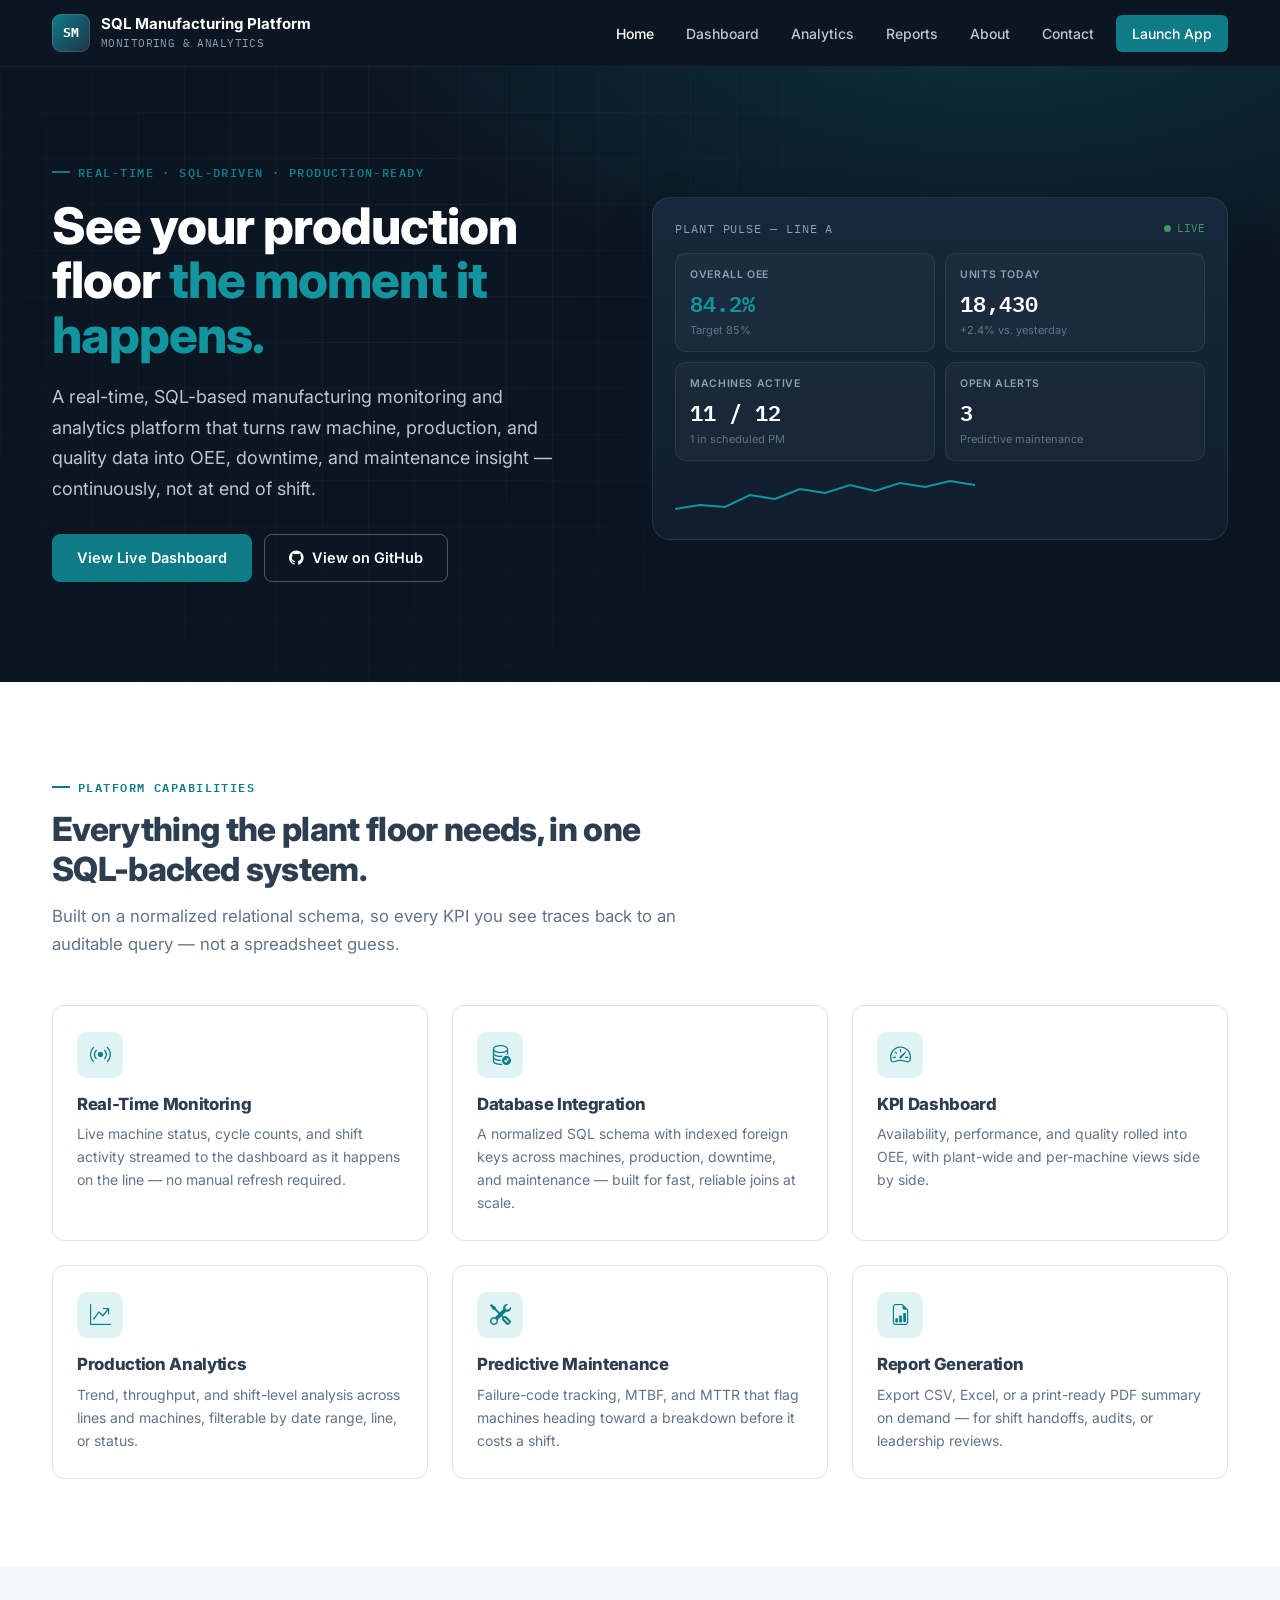
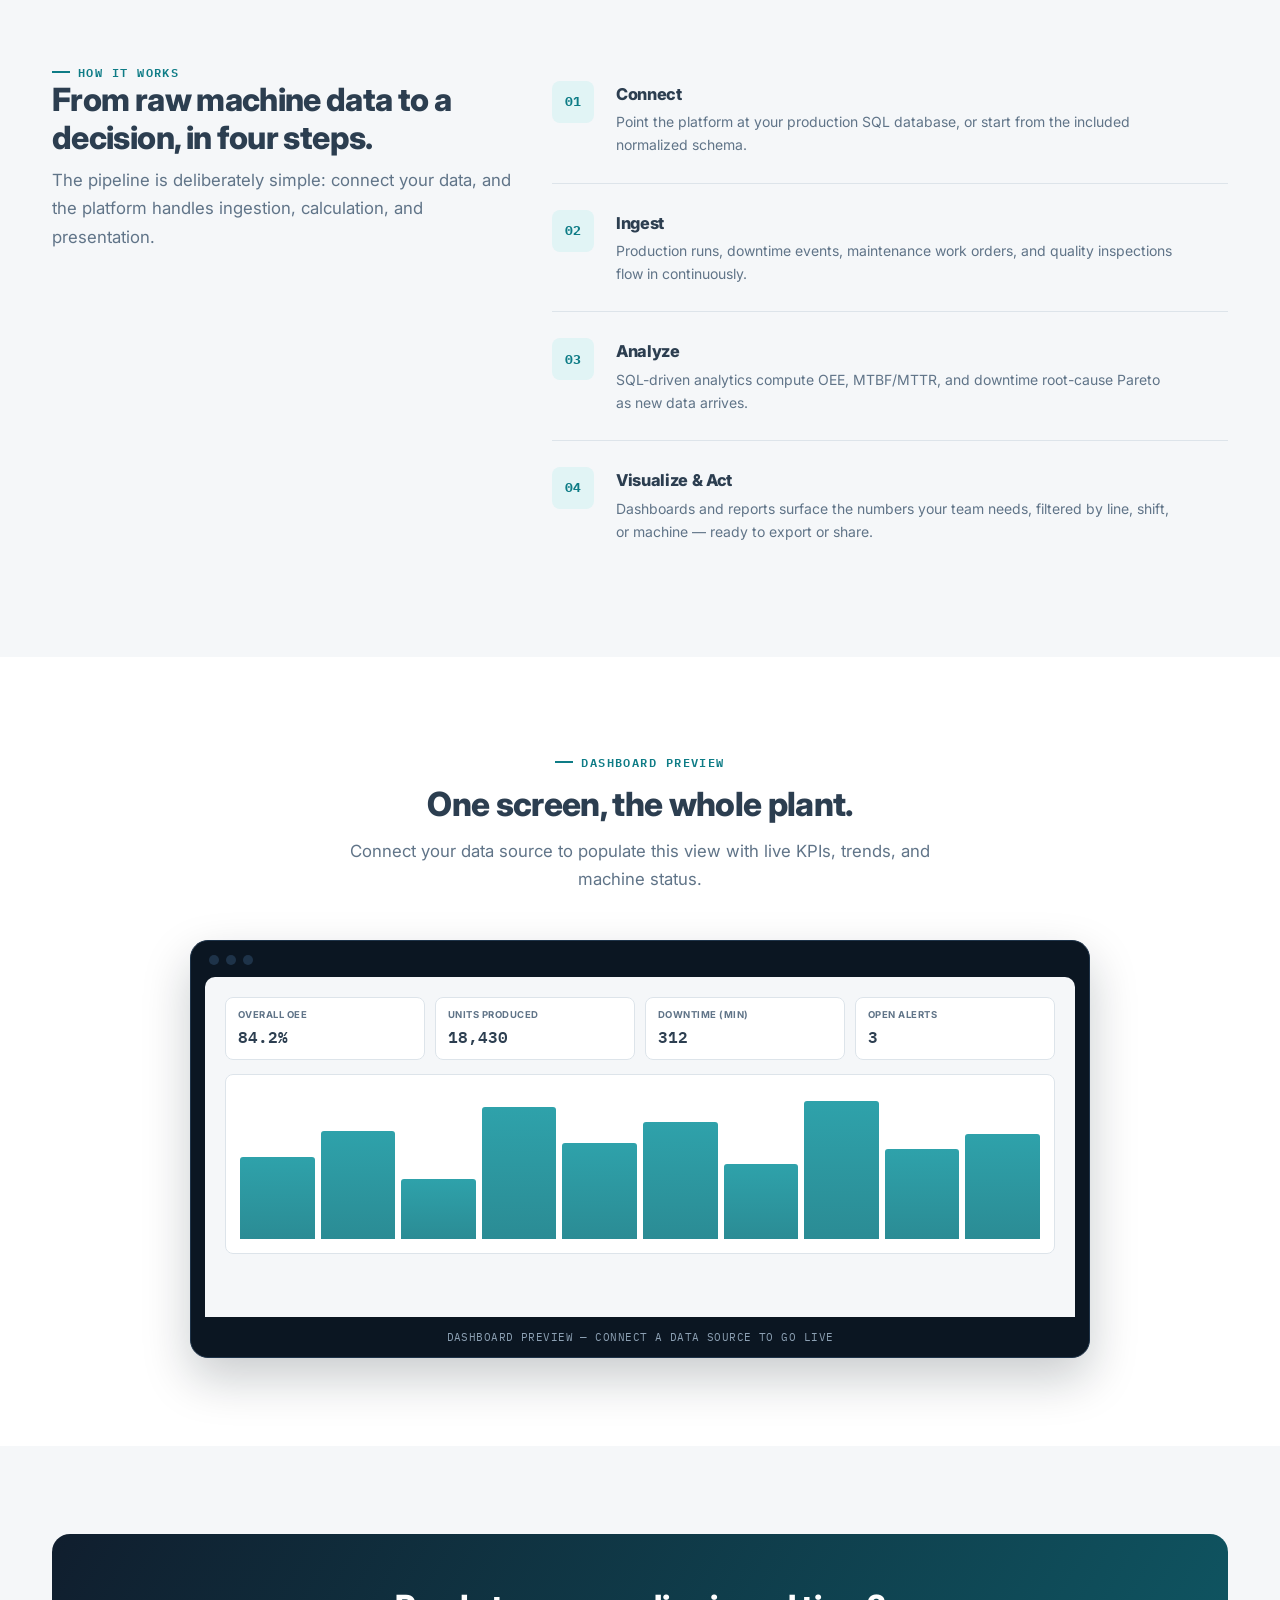
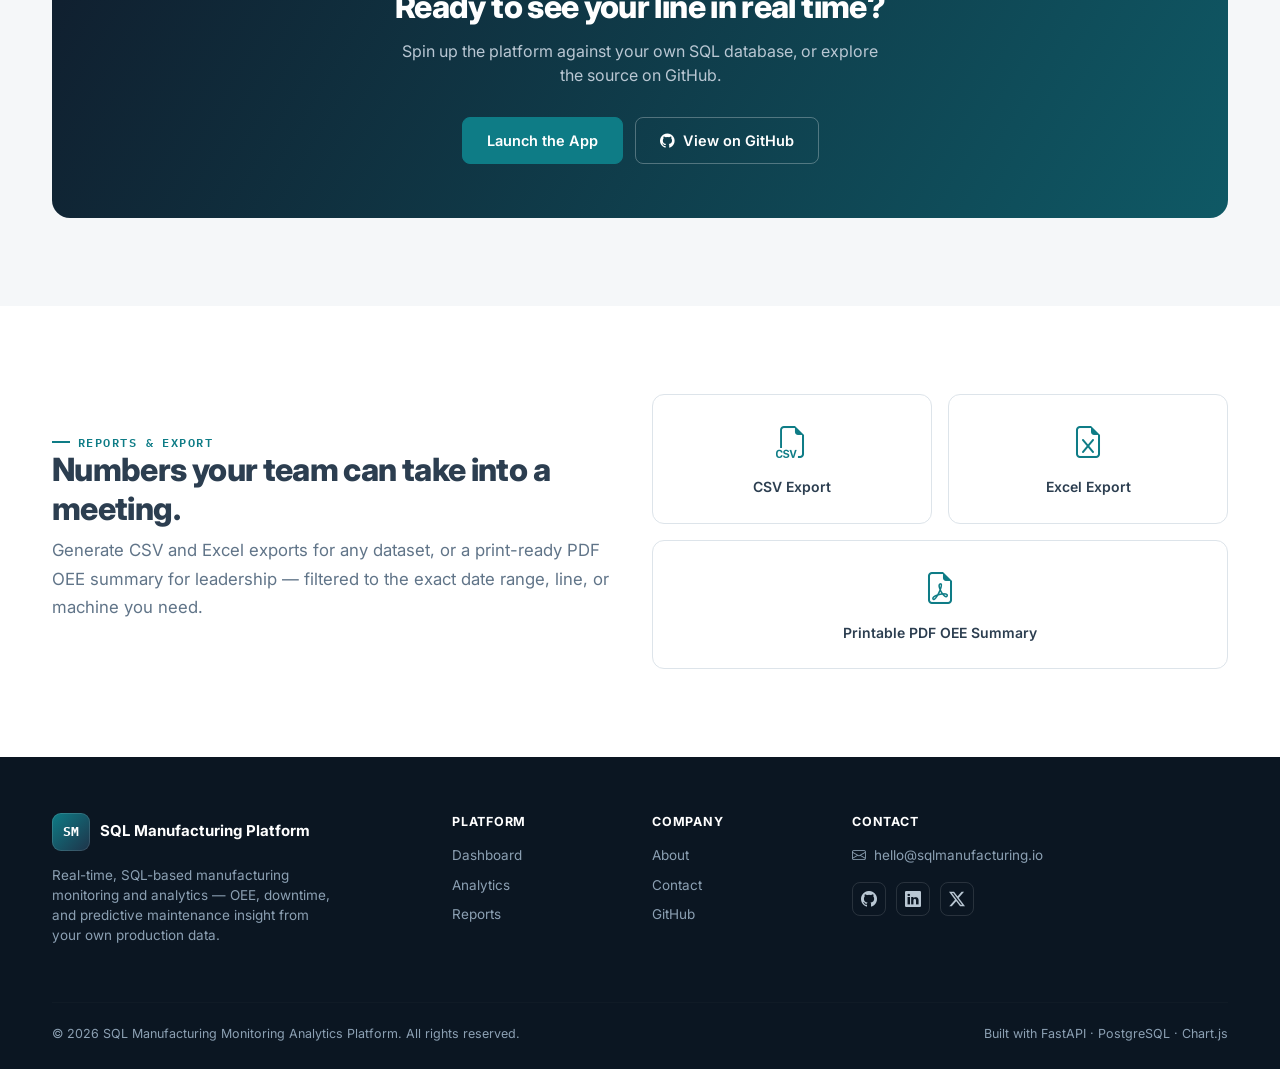
==== index.html @ a0432927 "Add files via upload" ====
<!DOCTYPE html>
<html lang="en">
<head>
<meta charset="UTF-8" />
<meta name="viewport" content="width=device-width, initial-scale=1.0" />
<title>SQL Manufacturing Monitoring &amp; Analytics Platform</title>
<meta name="description" content="A real-time, SQL-based manufacturing monitoring and analytics platform — OEE, downtime, predictive maintenance, and quality insight from your production data." />

<!-- Fonts -->
<link rel="preconnect" href="https://fonts.googleapis.com">
<link href="https://fonts.googleapis.com/css2?family=Inter:wght@400;500;600;700;800&family=IBM+Plex+Mono:wght@400;500;600&display=swap" rel="stylesheet">

<!-- Bootstrap (layout/grid/nav utilities only — visual identity is custom below) -->
<link href="https://cdn.jsdelivr.net/npm/bootstrap@5.3.3/dist/css/bootstrap.min.css" rel="stylesheet">
<link rel="stylesheet" href="https://cdn.jsdelivr.net/npm/bootstrap-icons@1.11.3/font/bootstrap-icons.css">

<style>
/* ==========================================================================
   Design tokens — industrial blue / white / gray, telemetry-panel accent
   ========================================================================== */
:root {
  --navy-950: #0B1622;
  --navy-900: #101E2E;
  --navy-800: #16283B;
  --navy-700: #1E3349;
  --slate-700: #2C3E50;
  --slate-600: #3E5164;
  --slate-500: #607488;
  --slate-400: #8CA0B3;
  --slate-300: #B9C7D3;
  --slate-100: #E7ECF0;
  --bg-page: #F5F7F9;
  --surface: #FFFFFF;
  --border: #DDE4EA;
  --border-strong: #C4CFD8;

  --teal-600: #0E7C86;
  --teal-500: #12959F;
  --teal-100: #E1F4F5;
  --green-500: #3E9C5A;

  --font-ui: 'Inter', -apple-system, BlinkMacSystemFont, 'Segoe UI', sans-serif;
  --font-mono: 'IBM Plex Mono', 'SF Mono', Consolas, monospace;

  --radius-sm: 6px;
  --radius-md: 12px;
  --radius-lg: 18px;
  --shadow-sm: 0 1px 2px rgba(11,22,34,0.06);
  --shadow-md: 0 8px 24px rgba(11,22,34,0.10);
  --shadow-lg: 0 20px 48px rgba(11,22,34,0.22);
}

* { box-sizing: border-box; }
html { scroll-behavior: smooth; }
body {
  margin: 0;
  font-family: var(--font-ui);
  background: var(--bg-page);
  color: var(--slate-700);
  -webkit-font-smoothing: antialiased;
  overflow-x: hidden;
}
@media (prefers-reduced-motion: reduce) {
  html { scroll-behavior: auto; }
  * { animation: none !important; transition: none !important; }
}
a { color: inherit; }
:focus-visible { outline: 2px solid var(--teal-500); outline-offset: 2px; }
.container-xl { max-width: 1200px; }
h1, h2, h3, h4 { font-weight: 800; letter-spacing: -0.02em; color: var(--slate-700); }
.eyebrow {
  font-family: var(--font-mono); font-size: 12px; font-weight: 600; letter-spacing: 0.12em;
  text-transform: uppercase; color: var(--teal-600); display: inline-flex; align-items: center; gap: 8px;
}
.eyebrow::before { content: ""; width: 18px; height: 2px; background: var(--teal-600); display: inline-block; }
.lead-text { color: var(--slate-500); font-size: 1.05rem; line-height: 1.7; }

/* ==========================================================================
   Header / Nav
   ========================================================================== */
.site-header {
  background: var(--navy-950);
  position: sticky; top: 0; z-index: 1000;
  border-bottom: 1px solid rgba(255,255,255,0.06);
}
.navbar { padding: 14px 0; }
.brand-lockup { display: flex; align-items: center; gap: 11px; text-decoration: none; }
.brand-mark {
  width: 38px; height: 38px; border-radius: 9px; flex-shrink: 0;
  background: linear-gradient(135deg, var(--teal-600), var(--navy-700));
  color: #fff; font-family: var(--font-mono); font-weight: 700; font-size: 13px;
  display: flex; align-items: center; justify-content: center; letter-spacing: 0.4px;
  box-shadow: inset 0 0 0 1px rgba(255,255,255,0.12);
}
.brand-text { line-height: 1.15; }
.brand-name { font-weight: 700; font-size: 15px; color: #fff; }
.brand-sub { font-family: var(--font-mono); font-size: 10.5px; color: var(--slate-400); letter-spacing: 0.04em; }

.site-header .nav-link {
  color: var(--slate-300); font-weight: 500; font-size: 14px; padding: 8px 16px !important;
  border-radius: 6px; transition: color .15s, background .15s;
}
.site-header .nav-link:hover { color: #fff; background: rgba(255,255,255,0.05); }
.site-header .nav-link.active { color: #fff; }
.btn-nav-cta {
  background: var(--teal-600); color: #fff !important; border-radius: 7px; padding: 8px 18px !important;
  font-weight: 600; font-size: 13.5px; margin-left: 6px;
}
.btn-nav-cta:hover { background: var(--teal-500); }
.navbar-toggler { border-color: rgba(255,255,255,0.2); padding: 5px 9px; }
.navbar-toggler-icon { filter: invert(1); width: 1.1em; height: 1.1em; }

/* ==========================================================================
   Hero
   ========================================================================== */
.hero {
  background: radial-gradient(1100px 480px at 78% -10%, rgba(18,149,159,0.22), transparent 60%), var(--navy-950);
  color: #fff;
  position: relative;
  padding: 88px 0 100px;
  overflow: hidden;
}
.hero::before {
  content: ""; position: absolute; inset: 0;
  background-image:
    linear-gradient(90deg, rgba(255,255,255,0.035) 1px, transparent 1px),
    linear-gradient(0deg, rgba(255,255,255,0.035) 1px, transparent 1px);
  background-size: 46px 46px;
  mask-image: radial-gradient(circle at 30% 30%, black, transparent 72%);
}
.hero-content { position: relative; z-index: 1; }
.hero h1 {
  color: #fff; font-size: clamp(2.1rem, 4vw, 3.15rem); line-height: 1.08; margin: 18px 0 20px;
}
.hero h1 em { color: var(--teal-500); font-style: normal; }
.hero .lead-text { color: var(--slate-300); font-size: 1.12rem; max-width: 520px; }
.hero-cta { margin-top: 30px; display: flex; gap: 12px; flex-wrap: wrap; }

.btn-primary-industrial {
  background: var(--teal-600); border: 1px solid var(--teal-600); color: #fff;
  font-weight: 600; padding: 12px 24px; border-radius: 8px; font-size: 14.5px;
  transition: background .15s, transform .1s;
}
.btn-primary-industrial:hover { background: var(--teal-500); color: #fff; transform: translateY(-1px); }
.btn-outline-industrial {
  background: transparent; border: 1px solid rgba(255,255,255,0.28); color: #fff;
  font-weight: 600; padding: 12px 24px; border-radius: 8px; font-size: 14.5px;
  transition: border-color .15s, background .15s;
}
.btn-outline-industrial:hover { border-color: #fff; background: rgba(255,255,255,0.06); color: #fff; }

/* --- Hero instrument panel (signature element) --- */
.panel-card {
  background: linear-gradient(180deg, var(--navy-800), var(--navy-900));
  border: 1px solid rgba(255,255,255,0.09);
  border-radius: var(--radius-lg);
  box-shadow: var(--shadow-lg);
  padding: 22px 22px 18px;
  position: relative;
}
.panel-card-header { display: flex; align-items: center; justify-content: space-between; margin-bottom: 16px; }
.panel-card-title { font-family: var(--font-mono); font-size: 11.5px; letter-spacing: 0.08em; text-transform: uppercase; color: var(--slate-400); }
.panel-live { display: flex; align-items: center; gap: 6px; font-family: var(--font-mono); font-size: 11px; color: var(--green-500); }
.panel-live-dot { width: 7px; height: 7px; border-radius: 50%; background: var(--green-500); animation: pulse-dot 1.8s infinite; }
@keyframes pulse-dot { 0%,100% { box-shadow: 0 0 0 0 rgba(62,156,90,0.5);} 50% { box-shadow: 0 0 0 5px rgba(62,156,90,0);} }

.panel-grid { display: grid; grid-template-columns: 1fr 1fr; gap: 10px; }
.panel-tile {
  background: rgba(255,255,255,0.03); border: 1px solid rgba(255,255,255,0.07); border-radius: 10px;
  padding: 13px 14px;
}
.panel-tile-label { font-size: 10.5px; text-transform: uppercase; letter-spacing: 0.06em; color: var(--slate-400); font-weight: 600; }
.panel-tile-value { font-family: var(--font-mono); font-size: 22px; font-weight: 600; color: #fff; margin-top: 4px; }
.panel-tile-value.up { color: var(--teal-500); }
.panel-tile-sub { font-size: 11px; color: var(--slate-500); margin-top: 2px; }

.panel-spark { height: 46px; margin-top: 14px; }

/* ==========================================================================
   Section shell
   ========================================================================== */
.section { padding: 88px 0; }
.section-alt { background: var(--surface); }
.section-head { max-width: 640px; margin-bottom: 46px; }
.section-head h2 { font-size: clamp(1.6rem, 2.6vw, 2.15rem); margin: 14px 0 12px; }

/* ==========================================================================
   Feature cards
   ========================================================================== */
.feature-card {
  background: var(--surface); border: 1px solid var(--border); border-radius: var(--radius-md);
  padding: 26px 24px; height: 100%; position: relative; overflow: hidden;
  transition: transform .18s ease, box-shadow .18s ease, border-color .18s ease;
}
.feature-card::before {
  content: ""; position: absolute; top: 0; left: 0; right: 0; height: 3px; background: var(--teal-600);
  transform: scaleX(0); transform-origin: left; transition: transform .25s ease;
}
.feature-card:hover { transform: translateY(-4px); box-shadow: var(--shadow-md); border-color: var(--border-strong); }
.feature-card:hover::before { transform: scaleX(1); }
.feature-icon {
  width: 46px; height: 46px; border-radius: 10px; background: var(--teal-100); color: var(--teal-600);
  display: flex; align-items: center; justify-content: center; font-size: 21px; margin-bottom: 16px;
}
.feature-card h3 { font-size: 1.05rem; margin-bottom: 8px; }
.feature-card p { color: var(--slate-500); font-size: 14px; line-height: 1.65; margin: 0; }

/* ==========================================================================
   How it works
   ========================================================================== */
.flow-row { display: flex; flex-direction: column; gap: 0; }
.flow-step { display: flex; gap: 22px; padding: 26px 0; border-bottom: 1px solid var(--border); }
.flow-step:last-child { border-bottom: none; }
.flow-num {
  font-family: var(--font-mono); font-size: 13px; font-weight: 700; color: var(--teal-600);
  background: var(--teal-100); border-radius: 8px; width: 42px; height: 42px; flex-shrink: 0;
  display: flex; align-items: center; justify-content: center;
}
.flow-body h4 { font-size: 1.02rem; margin: 4px 0 6px; }
.flow-body p { color: var(--slate-500); font-size: 14px; margin: 0; line-height: 1.65; max-width: 560px; }

/* ==========================================================================
   Dashboard preview mock
   ========================================================================== */
.preview-frame {
  background: var(--navy-950); border-radius: var(--radius-lg); padding: 14px 14px 0;
  box-shadow: var(--shadow-lg); overflow: hidden; border: 1px solid var(--navy-700);
}
.preview-chrome { display: flex; align-items: center; gap: 7px; padding: 0 4px 12px; }
.preview-dot { width: 10px; height: 10px; border-radius: 50%; background: var(--navy-700); }
.preview-body { background: var(--bg-page); border-radius: 10px 10px 0 0; padding: 20px; min-height: 340px; }
.preview-kpis { display: grid; grid-template-columns: repeat(4, 1fr); gap: 10px; margin-bottom: 14px; }
.preview-kpi { background: var(--surface); border: 1px solid var(--border); border-radius: 8px; padding: 10px 12px; }
.preview-kpi span { display: block; }
.preview-kpi .l { font-size: 9.5px; text-transform: uppercase; letter-spacing: .05em; color: var(--slate-500); font-weight: 700; }
.preview-kpi .v { font-family: var(--font-mono); font-size: 16px; color: var(--slate-700); font-weight: 600; margin-top: 3px; }
.preview-chart {
  background: var(--surface); border: 1px solid var(--border); border-radius: 8px; padding: 14px;
  height: 180px; display: flex; align-items: flex-end; gap: 6px;
}
.preview-bar { flex: 1; background: linear-gradient(180deg, var(--teal-500), var(--teal-600)); border-radius: 3px 3px 0 0; opacity: .88; }
.preview-caption {
  text-align: center; padding: 12px; font-family: var(--font-mono); font-size: 11px; color: var(--slate-400);
  letter-spacing: .04em;
}

/* ==========================================================================
   CTA band
   ========================================================================== */
.cta-band {
  background: linear-gradient(120deg, var(--navy-900), var(--teal-600) 160%);
  border-radius: var(--radius-lg); padding: 54px 44px; color: #fff; text-align: center;
  position: relative; overflow: hidden;
}
.cta-band h2 { color: #fff; margin-bottom: 12px; }
.cta-band p { color: var(--slate-300); max-width: 480px; margin: 0 auto 26px; }

/* ==========================================================================
   Footer
   ========================================================================== */
.site-footer { background: var(--navy-950); color: var(--slate-400); padding: 56px 0 26px; }
.footer-brand { display: flex; align-items: center; gap: 10px; margin-bottom: 14px; }
.footer-col-title { color: #fff; font-size: 12.5px; font-weight: 700; text-transform: uppercase; letter-spacing: .06em; margin-bottom: 14px; }
.footer-link { display: block; color: var(--slate-400); font-size: 13.5px; margin-bottom: 9px; text-decoration: none; }
.footer-link:hover { color: #fff; }
.footer-divider { border-color: rgba(255,255,255,0.08); margin: 40px 0 22px; }
.footer-bottom { display: flex; align-items: center; justify-content: space-between; flex-wrap: wrap; gap: 12px; font-size: 12.5px; }
.social-links { display: flex; gap: 10px; }
.social-links a {
  width: 34px; height: 34px; border-radius: 8px; border: 1px solid rgba(255,255,255,0.12);
  display: flex; align-items: center; justify-content: center; color: var(--slate-300); text-decoration: none;
  transition: background .15s, color .15s;
}
.social-links a:hover { background: var(--teal-600); color: #fff; border-color: var(--teal-600); }

@media (max-width: 991px) {
  .hero { padding: 64px 0 76px; }
  .hero-visual { margin-top: 40px; }
  .section { padding: 64px 0; }
  .preview-kpis { grid-template-columns: repeat(2, 1fr); }
}
</style>
</head>
<body>

<!-- ============================= HEADER / NAV ============================= -->
<header class="site-header">
  <nav class="navbar navbar-expand-lg">
    <div class="container container-xl">
      <a class="brand-lockup" href="#home">
        <span class="brand-mark">SM</span>
        <span class="brand-text">
          <span class="brand-name d-block">SQL Manufacturing Platform</span>
          <span class="brand-sub">MONITORING &amp; ANALYTICS</span>
        </span>
      </a>
      <button class="navbar-toggler" type="button" data-bs-toggle="collapse" data-bs-target="#mainNav" aria-controls="mainNav" aria-expanded="false" aria-label="Toggle navigation">
        <span class="navbar-toggler-icon"></span>
      </button>
      <div class="collapse navbar-collapse" id="mainNav">
        <ul class="navbar-nav ms-auto align-items-lg-center mt-3 mt-lg-0">
          <li class="nav-item"><a class="nav-link active" href="#home">Home</a></li>
          <li class="nav-item"><a class="nav-link" href="#dashboard">Dashboard</a></li>
          <li class="nav-item"><a class="nav-link" href="#analytics">Analytics</a></li>
          <li class="nav-item"><a class="nav-link" href="#reports">Reports</a></li>
          <li class="nav-item"><a class="nav-link" href="#about">About</a></li>
          <li class="nav-item"><a class="nav-link" href="#contact">Contact</a></li>
          <li class="nav-item"><a class="nav-link btn-nav-cta" href="#cta">Launch App</a></li>
        </ul>
      </div>
    </div>
  </nav>
</header>

<!-- ============================= HERO ============================= -->
<section class="hero" id="home">
  <div class="container container-xl">
    <div class="row align-items-center gy-5">
      <div class="col-lg-6 hero-content">
        <span class="eyebrow">Real-time · SQL-driven · Production-ready</span>
        <h1>See your production floor <em>the moment it happens.</em></h1>
        <p class="lead-text">
          A real-time, SQL-based manufacturing monitoring and analytics platform that turns raw
          machine, production, and quality data into OEE, downtime, and maintenance insight —
          continuously, not at end of shift.
        </p>
        <div class="hero-cta">
          <a href="#dashboard" class="btn btn-primary-industrial">View Live Dashboard</a>
          <a href="https://github.com/serenity811ki-oss" target="_blank" rel="noopener" class="btn btn-outline-industrial">
            <i class="bi bi-github me-1"></i> View on GitHub
          </a>
        </div>
      </div>

      <div class="col-lg-6 hero-visual">
        <div class="panel-card">
          <div class="panel-card-header">
            <span class="panel-card-title">Plant Pulse — Line A</span>
            <span class="panel-live"><span class="panel-live-dot"></span>LIVE</span>
          </div>
          <div class="panel-grid">
            <div class="panel-tile">
              <div class="panel-tile-label">Overall OEE</div>
              <div class="panel-tile-value up" id="stat-oee">84.2%</div>
              <div class="panel-tile-sub">Target 85%</div>
            </div>
            <div class="panel-tile">
              <div class="panel-tile-label">Units Today</div>
              <div class="panel-tile-value" id="stat-units">18,430</div>
              <div class="panel-tile-sub">+2.4% vs. yesterday</div>
            </div>
            <div class="panel-tile">
              <div class="panel-tile-label">Machines Active</div>
              <div class="panel-tile-value" id="stat-machines">11 / 12</div>
              <div class="panel-tile-sub">1 in scheduled PM</div>
            </div>
            <div class="panel-tile">
              <div class="panel-tile-label">Open Alerts</div>
              <div class="panel-tile-value" id="stat-alerts">3</div>
              <div class="panel-tile-sub">Predictive maintenance</div>
            </div>
          </div>
          <svg class="panel-spark" viewBox="0 0 300 46" preserveAspectRatio="none" aria-hidden="true">
            <polyline points="0,34 25,30 50,32 75,20 100,24 125,14 150,18 175,10 200,16 225,8 250,12 275,6 300,10"
              fill="none" stroke="#12959F" stroke-width="2" />
          </svg>
        </div>
      </div>
    </div>
  </div>
</section>

<!-- ============================= FEATURES ============================= -->
<section class="section section-alt" id="analytics">
  <div class="container container-xl">
    <div class="section-head">
      <span class="eyebrow">Platform capabilities</span>
      <h2>Everything the plant floor needs, in one SQL-backed system.</h2>
      <p class="lead-text">Built on a normalized relational schema, so every KPI you see traces back to an auditable query — not a spreadsheet guess.</p>
    </div>

    <div class="row g-4">
      <div class="col-md-6 col-lg-4">
        <div class="feature-card">
          <div class="feature-icon"><i class="bi bi-broadcast"></i></div>
          <h3>Real-Time Monitoring</h3>
          <p>Live machine status, cycle counts, and shift activity streamed to the dashboard as it happens on the line — no manual refresh required.</p>
        </div>
      </div>
      <div class="col-md-6 col-lg-4">
        <div class="feature-card">
          <div class="feature-icon"><i class="bi bi-database-check"></i></div>
          <h3>Database Integration</h3>
          <p>A normalized SQL schema with indexed foreign keys across machines, production, downtime, and maintenance — built for fast, reliable joins at scale.</p>
        </div>
      </div>
      <div class="col-md-6 col-lg-4">
        <div class="feature-card">
          <div class="feature-icon"><i class="bi bi-speedometer2"></i></div>
          <h3>KPI Dashboard</h3>
          <p>Availability, performance, and quality rolled into OEE, with plant-wide and per-machine views side by side.</p>
        </div>
      </div>
      <div class="col-md-6 col-lg-4">
        <div class="feature-card">
          <div class="feature-icon"><i class="bi bi-graph-up-arrow"></i></div>
          <h3>Production Analytics</h3>
          <p>Trend, throughput, and shift-level analysis across lines and machines, filterable by date range, line, or status.</p>
        </div>
      </div>
      <div class="col-md-6 col-lg-4">
        <div class="feature-card">
          <div class="feature-icon"><i class="bi bi-tools"></i></div>
          <h3>Predictive Maintenance</h3>
          <p>Failure-code tracking, MTBF, and MTTR that flag machines heading toward a breakdown before it costs a shift.</p>
        </div>
      </div>
      <div class="col-md-6 col-lg-4">
        <div class="feature-card">
          <div class="feature-icon"><i class="bi bi-file-earmark-bar-graph"></i></div>
          <h3>Report Generation</h3>
          <p>Export CSV, Excel, or a print-ready PDF summary on demand — for shift handoffs, audits, or leadership reviews.</p>
        </div>
      </div>
    </div>
  </div>
</section>

<!-- ============================= HOW IT WORKS ============================= -->
<section class="section" id="about">
  <div class="container container-xl">
    <div class="row gy-5">
      <div class="col-lg-5">
        <span class="eyebrow">How it works</span>
        <h2>From raw machine data to a decision, in four steps.</h2>
        <p class="lead-text">The pipeline is deliberately simple: connect your data, and the platform handles ingestion, calculation, and presentation.</p>
      </div>
      <div class="col-lg-7">
        <div class="flow-row">
          <div class="flow-step">
            <span class="flow-num">01</span>
            <div class="flow-body">
              <h4>Connect</h4>
              <p>Point the platform at your production SQL database, or start from the included normalized schema.</p>
            </div>
          </div>
          <div class="flow-step">
            <span class="flow-num">02</span>
            <div class="flow-body">
              <h4>Ingest</h4>
              <p>Production runs, downtime events, maintenance work orders, and quality inspections flow in continuously.</p>
            </div>
          </div>
          <div class="flow-step">
            <span class="flow-num">03</span>
            <div class="flow-body">
              <h4>Analyze</h4>
              <p>SQL-driven analytics compute OEE, MTBF/MTTR, and downtime root-cause Pareto as new data arrives.</p>
            </div>
          </div>
          <div class="flow-step">
            <span class="flow-num">04</span>
            <div class="flow-body">
              <h4>Visualize &amp; Act</h4>
              <p>Dashboards and reports surface the numbers your team needs, filtered by line, shift, or machine — ready to export or share.</p>
            </div>
          </div>
        </div>
      </div>
    </div>
  </div>
</section>

<!-- ============================= DASHBOARD PREVIEW ============================= -->
<section class="section section-alt" id="dashboard">
  <div class="container container-xl">
    <div class="section-head mx-auto text-center">
      <span class="eyebrow">Dashboard preview</span>
      <h2>One screen, the whole plant.</h2>
      <p class="lead-text mx-auto">Connect your data source to populate this view with live KPIs, trends, and machine status.</p>
    </div>

    <div class="preview-frame mx-auto" style="max-width: 900px;">
      <div class="preview-chrome">
        <span class="preview-dot"></span><span class="preview-dot"></span><span class="preview-dot"></span>
      </div>
      <div class="preview-body">
        <div class="preview-kpis">
          <div class="preview-kpi"><span class="l">Overall OEE</span><span class="v">84.2%</span></div>
          <div class="preview-kpi"><span class="l">Units Produced</span><span class="v">18,430</span></div>
          <div class="preview-kpi"><span class="l">Downtime (min)</span><span class="v">312</span></div>
          <div class="preview-kpi"><span class="l">Open Alerts</span><span class="v">3</span></div>
        </div>
        <div class="preview-chart" aria-hidden="true">
          <div class="preview-bar" style="height:55%;"></div>
          <div class="preview-bar" style="height:72%;"></div>
          <div class="preview-bar" style="height:40%;"></div>
          <div class="preview-bar" style="height:88%;"></div>
          <div class="preview-bar" style="height:64%;"></div>
          <div class="preview-bar" style="height:78%;"></div>
          <div class="preview-bar" style="height:50%;"></div>
          <div class="preview-bar" style="height:92%;"></div>
          <div class="preview-bar" style="height:60%;"></div>
          <div class="preview-bar" style="height:70%;"></div>
        </div>
      </div>
      <div class="preview-caption">DASHBOARD PREVIEW — CONNECT A DATA SOURCE TO GO LIVE</div>
    </div>
  </div>
</section>

<!-- ============================= CTA ============================= -->
<section class="section" id="cta">
  <div class="container container-xl">
    <div class="cta-band">
      <h2>Ready to see your line in real time?</h2>
      <p>Spin up the platform against your own SQL database, or explore the source on GitHub.</p>
      <div class="hero-cta justify-content-center">
        <a href="http://localhost:8000" target="_blank" rel="noopener" class="btn btn-primary-industrial">Launch the App</a>
        <a href="https://github.com/serenity811ki-oss" target="_blank" rel="noopener" class="btn btn-outline-industrial">
          <i class="bi bi-github me-1"></i> View on GitHub
        </a>
      </div>
    </div>
  </div>
</section>

<!-- ============================= REPORTS TEASER ============================= -->
<section class="section section-alt" id="reports">
  <div class="container container-xl">
    <div class="row align-items-center gy-4">
      <div class="col-lg-6">
        <span class="eyebrow">Reports &amp; export</span>
        <h2>Numbers your team can take into a meeting.</h2>
        <p class="lead-text">Generate CSV and Excel exports for any dataset, or a print-ready PDF OEE summary for leadership — filtered to the exact date range, line, or machine you need.</p>
      </div>
      <div class="col-lg-6">
        <div class="row g-3">
          <div class="col-6">
            <div class="feature-card text-center py-4">
              <i class="bi bi-filetype-csv fs-2" style="color:var(--teal-600);"></i>
              <p class="mt-2 mb-0 fw-semibold" style="color:var(--slate-700);">CSV Export</p>
            </div>
          </div>
          <div class="col-6">
            <div class="feature-card text-center py-4">
              <i class="bi bi-file-earmark-excel fs-2" style="color:var(--teal-600);"></i>
              <p class="mt-2 mb-0 fw-semibold" style="color:var(--slate-700);">Excel Export</p>
            </div>
          </div>
          <div class="col-12">
            <div class="feature-card text-center py-4">
              <i class="bi bi-file-earmark-pdf fs-2" style="color:var(--teal-600);"></i>
              <p class="mt-2 mb-0 fw-semibold" style="color:var(--slate-700);">Printable PDF OEE Summary</p>
            </div>
          </div>
        </div>
      </div>
    </div>
  </div>
</section>

<!-- ============================= FOOTER ============================= -->
<footer class="site-footer" id="contact">
  <div class="container container-xl">
    <div class="row gy-4">
      <div class="col-lg-4">
        <div class="footer-brand">
          <span class="brand-mark">SM</span>
          <span class="brand-name" style="color:#fff;">SQL Manufacturing Platform</span>
        </div>
        <p style="font-size:13.5px; max-width:280px; color:var(--slate-400);">
          Real-time, SQL-based manufacturing monitoring and analytics — OEE, downtime, and
          predictive maintenance insight from your own production data.
        </p>
      </div>
      <div class="col-6 col-lg-2">
        <div class="footer-col-title">Platform</div>
        <a class="footer-link" href="#dashboard">Dashboard</a>
        <a class="footer-link" href="#analytics">Analytics</a>
        <a class="footer-link" href="#reports">Reports</a>
      </div>
      <div class="col-6 col-lg-2">
        <div class="footer-col-title">Company</div>
        <a class="footer-link" href="#about">About</a>
        <a class="footer-link" href="#contact">Contact</a>
        <a class="footer-link" href="https://github.com/" target="_blank" rel="noopener">GitHub</a>
      </div>
      <div class="col-lg-4">
        <div class="footer-col-title">Contact</div>
        <a class="footer-link" href="mailto:hello@sqlmanufacturing.io"><i class="bi bi-envelope me-1"></i> hello@sqlmanufacturing.io</a>
        <div class="social-links mt-3">
          <a href="https://github.com/serenity811ki-oss" target="_blank" rel="noopener" aria-label="GitHub"><i class="bi bi-github"></i></a>
          <a href="https://www.linkedin.com/in/kiss-istvan-a5072ab1/" target="_blank" rel="noopener" aria-label="LinkedIn"><i class="bi bi-linkedin"></i></a>
          <a href="https://x.com/stephenkis0" target="_blank" rel="noopener" aria-label="X (Twitter)"><i class="bi bi-twitter-x"></i></a>
        </div>
      </div>
    </div>

    <hr class="footer-divider" />
    <div class="footer-bottom">
      <span>&copy; <span id="year"></span> SQL Manufacturing Monitoring Analytics Platform. All rights reserved.</span>
      <span>Built with FastAPI · PostgreSQL · Chart.js</span>
    </div>
  </div>
</footer>

<script src="https://cdn.jsdelivr.net/npm/bootstrap@5.3.3/dist/js/bootstrap.bundle.min.js"></script>
<script>
  document.getElementById('year').textContent = new Date().getFullYear();

  // Close mobile nav after a link is tapped
  document.querySelectorAll('#mainNav .nav-link').forEach(function (link) {
    link.addEventListener('click', function () {
      var nav = document.getElementById('mainNav');
      if (nav.classList.contains('show')) {
        bootstrap.Collapse.getOrCreateInstance(nav).hide();
      }
    });
  });

  // Highlight active section in nav on scroll
  var sections = document.querySelectorAll('section[id]');
  var navLinks = document.querySelectorAll('#mainNav .nav-link[href^="#"]');
  var observer = new IntersectionObserver(function (entries) {
    entries.forEach(function (entry) {
      if (entry.isIntersecting) {
        navLinks.forEach(function (l) { l.classList.remove('active'); });
        var active = document.querySelector('#mainNav .nav-link[href="#' + entry.target.id + '"]');
        if (active) active.classList.add('active');
      }
    });
  }, { rootMargin: '-45% 0px -50% 0px' });
  sections.forEach(function (s) { observer.observe(s); });

  // Gentle live-panel number jitter — respects reduced-motion preference
  var reduceMotion = window.matchMedia('(prefers-reduced-motion: reduce)').matches;
  if (!reduceMotion) {
    var unitsEl = document.getElementById('stat-units');
    var base = 18430;
    setInterval(function () {
      base += Math.floor(Math.random() * 6);
      unitsEl.textContent = base.toLocaleString();
    }, 2600);
  }
</script>
</body>
</html>
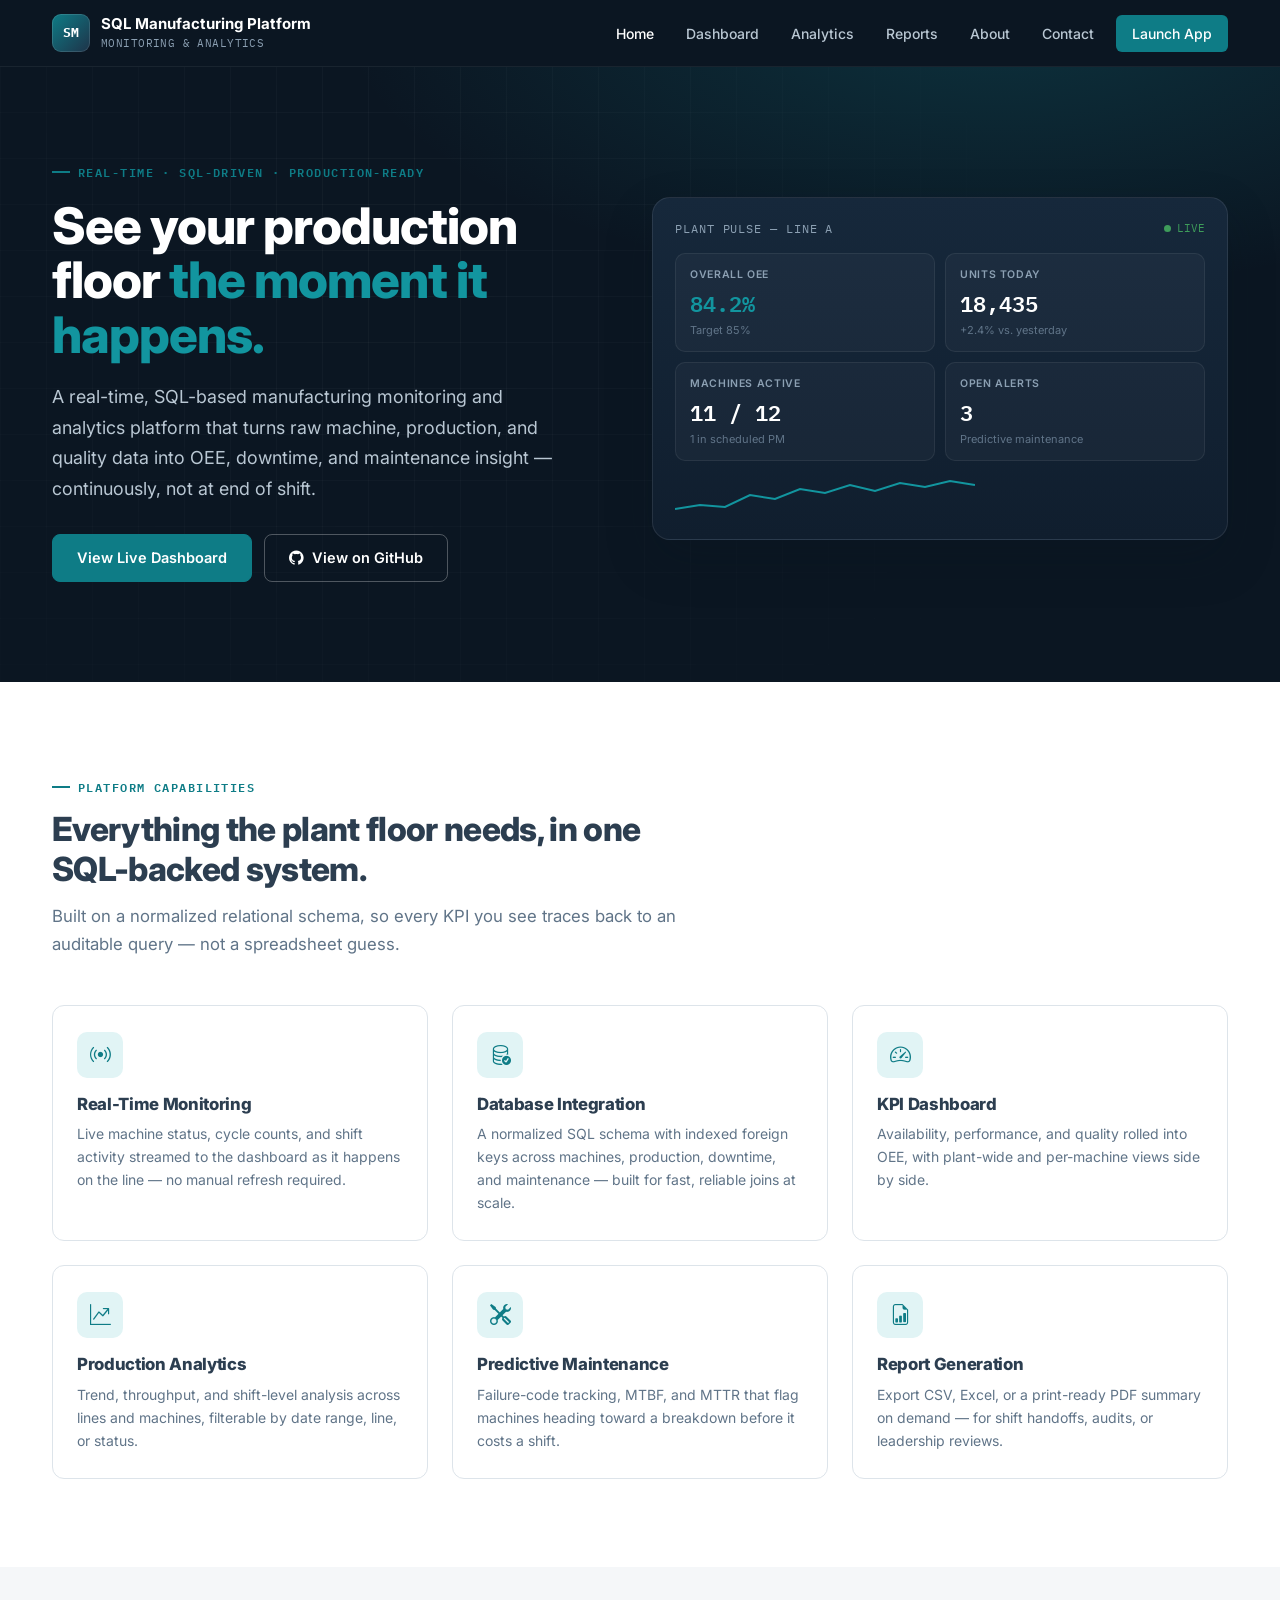
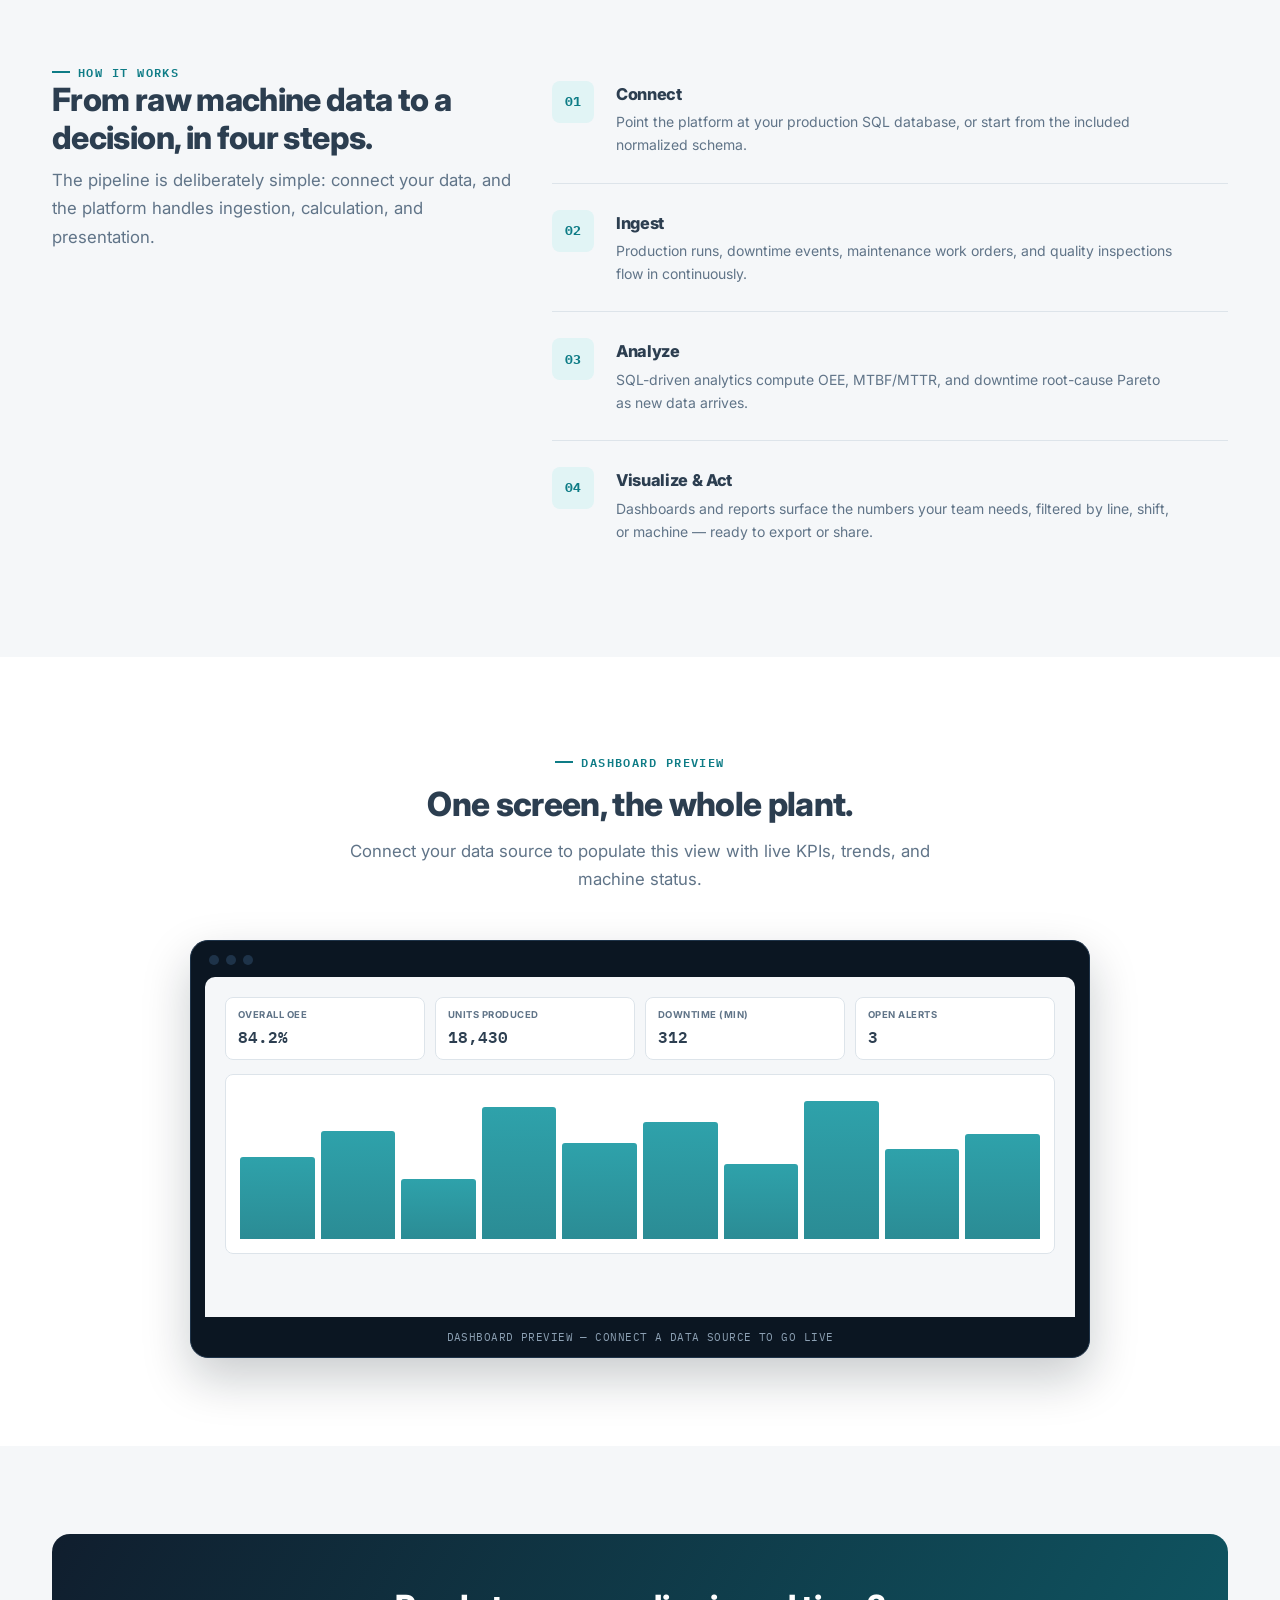
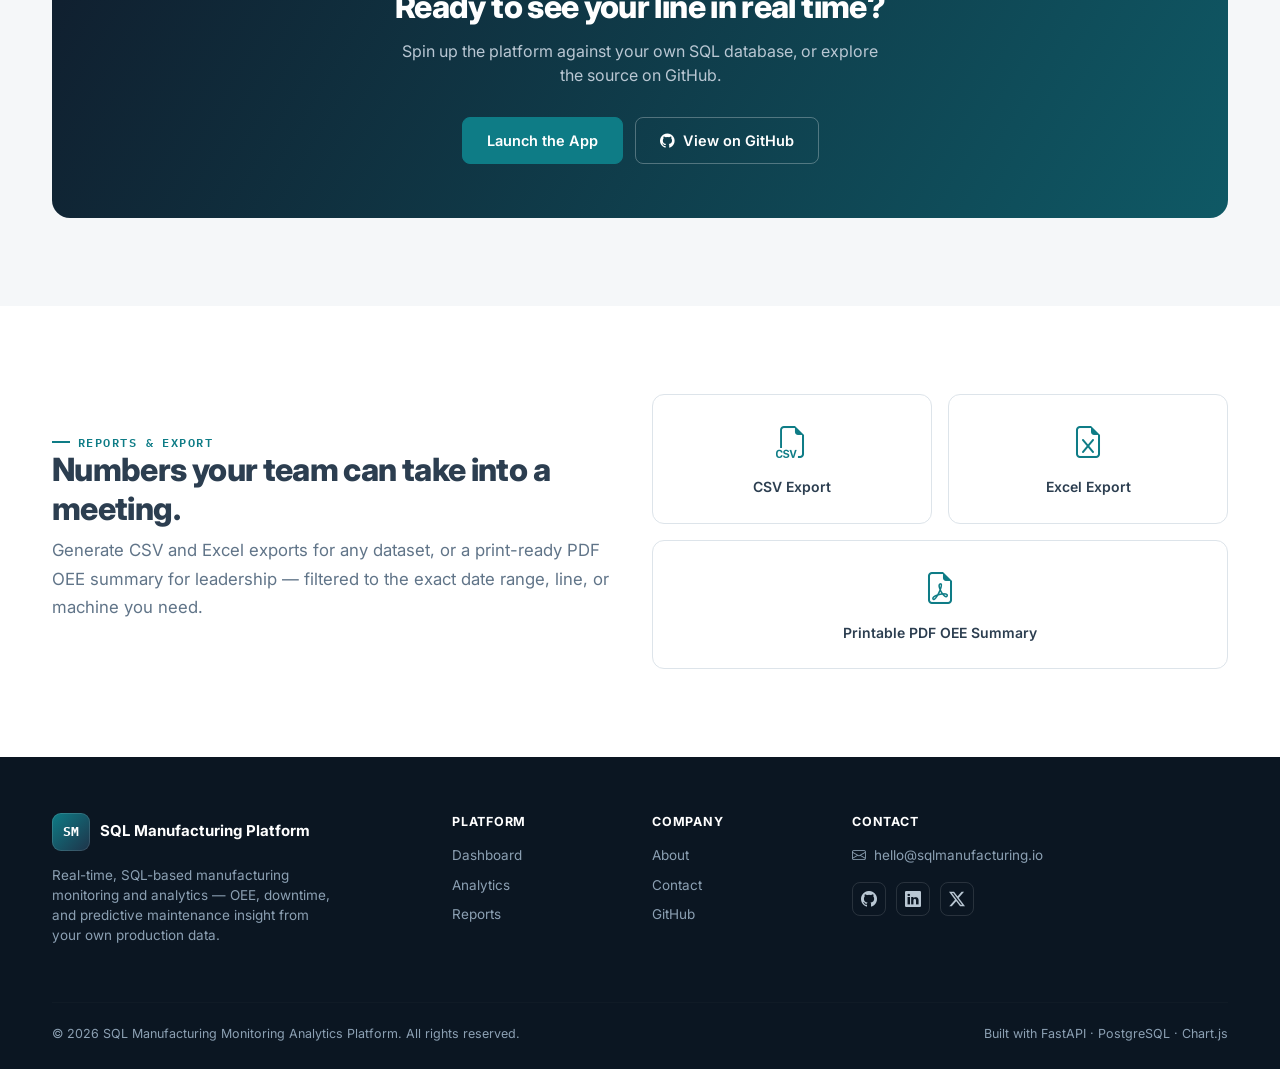
==== commit edb8b362: "Update index.html" ====
--- a/index.html
+++ b/index.html
@@ -516,7 +516,7 @@
       <h2>Ready to see your line in real time?</h2>
       <p>Spin up the platform against your own SQL database, or explore the source on GitHub.</p>
       <div class="hero-cta justify-content-center">
-        <a href="http://localhost:8000" target="_blank" rel="noopener" class="btn btn-primary-industrial">Launch the App</a>
+        <a href="frontend/index.html" target="_blank" rel="noopener" class="btn btn-primary-industrial">Launch the App</a>
         <a href="https://github.com/serenity811ki-oss" target="_blank" rel="noopener" class="btn btn-outline-industrial">
           <i class="bi bi-github me-1"></i> View on GitHub
         </a>
